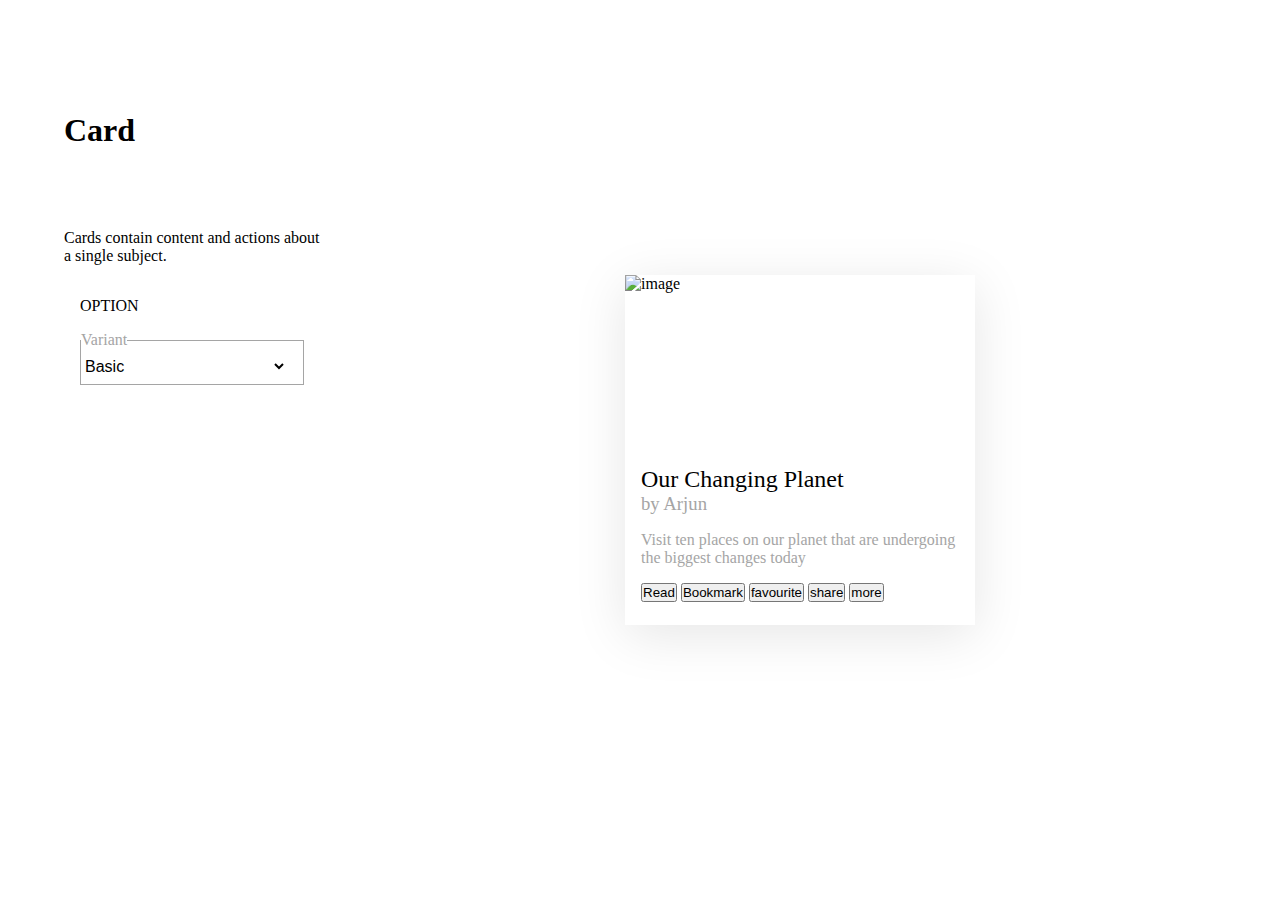
==== 1. card component/index.html @ 88209bd6 "created basic card" ====
<!DOCTYPE html>
<html lang="en">
<head>
    <meta charset="UTF-8">
    <meta http-equiv="X-UA-Compatible" content="IE=edge">
    <meta name="viewport" content="width=device-width, initial-scale=1.0">
    <link rel="stylesheet" href="style.css">
    <title>Document</title>
</head>
<body>
    <div class="container">
        <!-- sidebar start -->
        <aside class="sidebar">
            <h1>Card</h1>
            <p>Cards contain content and actions about a single subject.</p>
            <span>OPTION</span>
            <fieldset>
                <legend>Variant</legend>
                <select class="transp-slct" name="cards" id="card-varient">
                    <option value="basic" selected>Basic</option>
                    <option value="basic">Basic w/ Text over Media</option>
                    <option value="basic">Basic w/ Header</option>
                    <option value="basic">Basic w/ Only Buttons</option>
                    <option value="basic">Basic w/ Only Icons</option>
                    <option value="basic">Horizontal Image and Text</option>
                </select>
            </fieldset>
        </aside>
        <!-- sidebar  end -->
        <main class="output">
            <div class="card ">
                <div class="img-wrapper">
                    <img src="https://material-components.github.io/material-components-web-catalog/static/media/photos/3x2/2.jpg" alt="image">
                </div>
                <div class="card-content">
                    <h2>Our Changing Planet</h2>
                    <h3>by Arjun</h3>
                    <div>Visit ten places on our planet that are undergoing the biggest changes today</div>
                    <button>Read</button>
                    <button>Bookmark</button>
                    <button>favourite</button>
                    <button>share</button>
                    <button>more</button>
                </div>
            </div>
        </main>
    </div>
</body>
</html>
---- 1. card component/style.css ----
@import 'selectBox.css';
:root {
    --grey: #a5a5a5;
  }
*{
    margin: 0;
    padding: 0;
    box-sizing: border-box;
}
.container{
    display: flex;
    justify-content: center;
    min-height: 100vh;
}

/* sidebar styling */
.sidebar{
    width: 25%;
    padding: 2rem;
}
.sidebar h1{
    margin: 5rem 0;
}
.sidebar p{
    margin: 2rem 0;
}
.sidebar span{
    display: block;
    margin: 1rem;
}
.sidebar fieldset{
    margin: 1rem;
    color: var(--grey);
    border: 1px solid var(--grey);
}
.sidebar fieldset:hover{
    border: 1px solid black;
}

/* output */
.output{
    width: 70%;
    display: flex;
    flex-wrap: wrap;
    justify-content: center;
    align-items: center;
    align-content: center;
}

.card{
    box-shadow: rgba(0, 0, 0, 0.1) 0px 10px 50px;
    height: 350px;
    width: 350px;
}
.card .img-wrapper{
    width: 100%;
    height: 50%;
}
.card .img-wrapper img{
    width: 100%;
    height: 100%;
}
.card .card-content{
    width: 100%;
    height: 50%;
    padding: 1rem;
}
.card .card-content h2{
    font-weight: 300;
}
.card .card-content h3{
    margin-bottom: 1rem;
    font-weight: 100;
    color: var(--grey);
}
.card .card-content div{
    margin-bottom: 1rem;
    color: var(--grey);
}
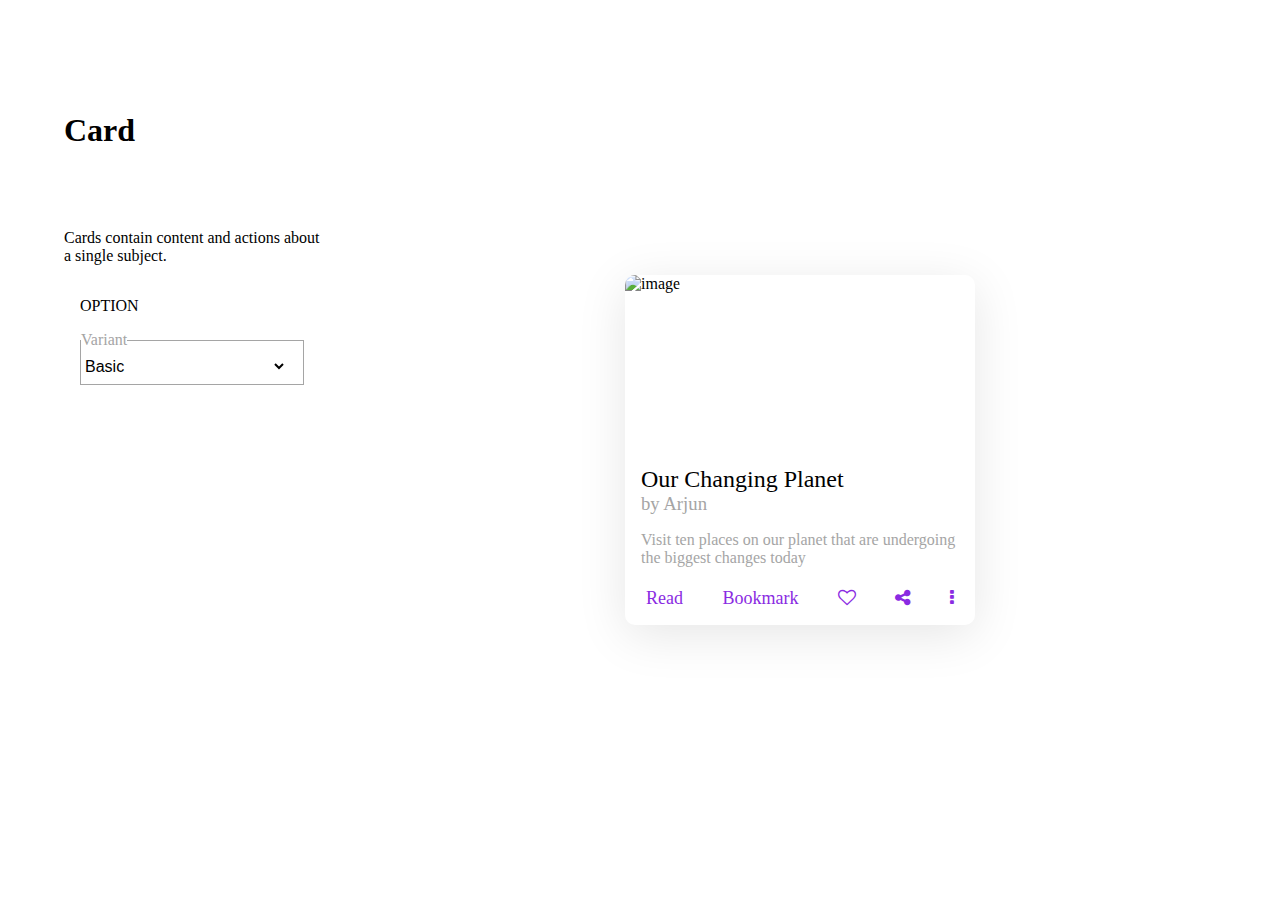
==== commit e8b60c3a: "Basic card created" ====
--- a/1. card component/index.html
+++ b/1. card component/index.html
@@ -5,6 +5,7 @@
     <meta http-equiv="X-UA-Compatible" content="IE=edge">
     <meta name="viewport" content="width=device-width, initial-scale=1.0">
     <link rel="stylesheet" href="style.css">
+    <link rel="stylesheet" href="https://cdnjs.cloudflare.com/ajax/libs/font-awesome/4.7.0/css/font-awesome.min.css">
     <title>Document</title>
 </head>
 <body>
@@ -36,11 +37,16 @@
                     <h2>Our Changing Planet</h2>
                     <h3>by Arjun</h3>
                     <div>Visit ten places on our planet that are undergoing the biggest changes today</div>
-                    <button>Read</button>
-                    <button>Bookmark</button>
-                    <button>favourite</button>
-                    <button>share</button>
-                    <button>more</button>
+                    <div class="btns">
+                        <a href="#">Read</a>
+                        <a href="#">Bookmark</a>
+                        <a class="icon" href="#"><i class="fa fa-heart-o" aria-hidden="true"></i>
+                        </a>
+                        <a class="icon" href="#"><i class="fa fa-share-alt" aria-hidden="true"></i>
+                        </a>
+                        <a class="icon" href="#"><i class="fa fa-ellipsis-v" aria-hidden="true"></i>
+                        </a>
+                    </div>
                 </div>
             </div>
         </main>
--- a/1. card component/style.css
+++ b/1. card component/style.css
@@ -10,6 +10,7 @@
 .container{
     display: flex;
     justify-content: center;
+    
     min-height: 100vh;
 }
 
@@ -51,14 +52,17 @@
     box-shadow: rgba(0, 0, 0, 0.1) 0px 10px 50px;
     height: 350px;
     width: 350px;
+    border-radius: 10px;
 }
 .card .img-wrapper{
     width: 100%;
     height: 50%;
+    border-radius: 10px;
 }
 .card .img-wrapper img{
     width: 100%;
     height: 100%;
+    border-radius: 10px 10px 0 0;
 }
 .card .card-content{
     width: 100%;
@@ -77,3 +81,27 @@
     margin-bottom: 1rem;
     color: var(--grey);
 }
+
+.card .card-content .btns{
+    display: flex;
+    justify-content: space-between;
+}
+
+.card .card-content .btns a{
+    text-decoration: none;
+    color: blueviolet;
+    padding: 5px;
+    font-size: 18px;
+    border-radius: 2px;
+}
+
+.card .card-content .btns a:focus{
+    background-color: var(--grey);
+}
+.card .card-content .btns .icon:focus{
+    text-align: center;
+    height: 30px;
+    width: 30px;
+    border-radius: 50%;
+    
+}
